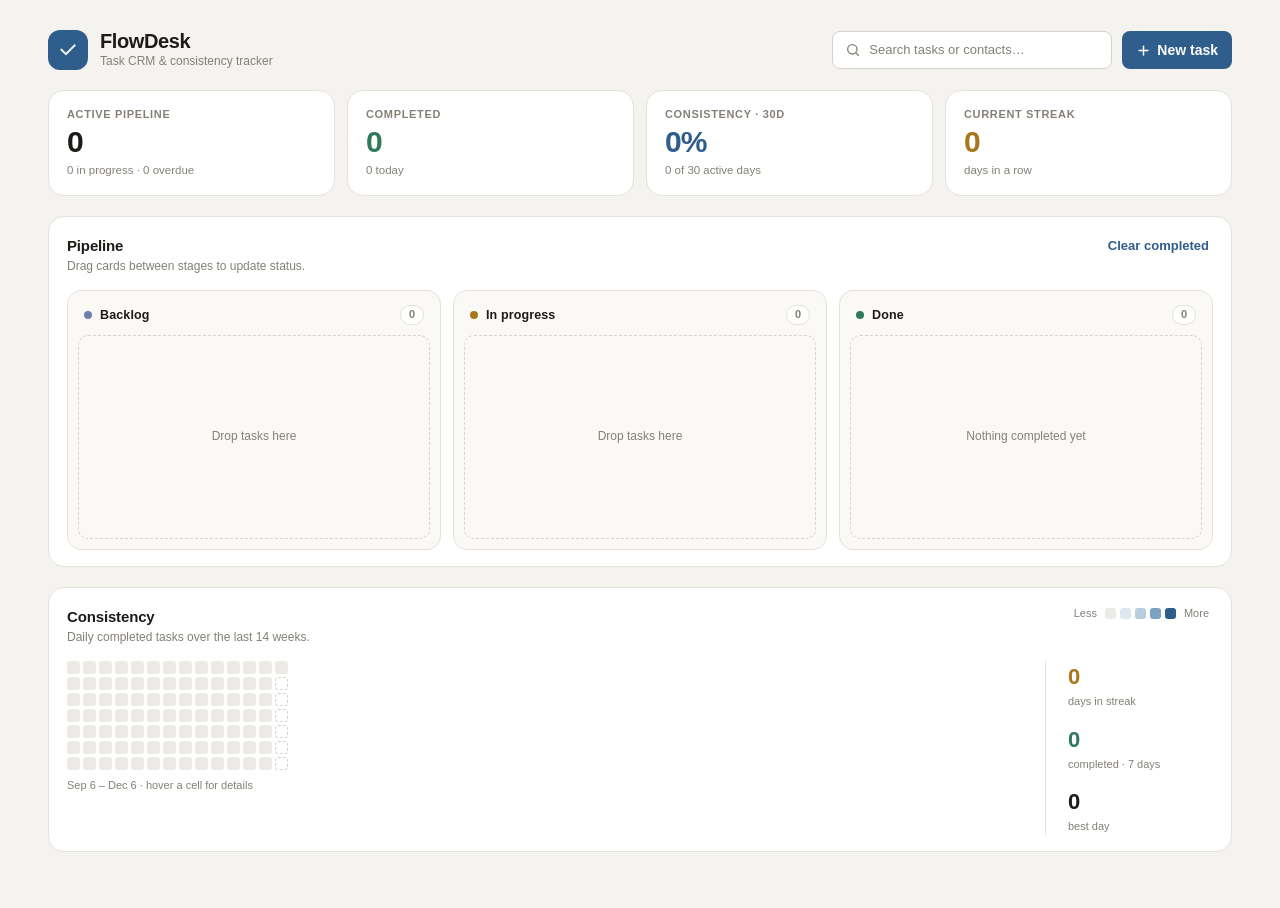
==== dashboard.html @ 811bf6d5 "Initial commit: FlowDesk Task CRM extension" ====
<!doctype html>
<html lang="en">
  <head>
    <meta charset="utf-8" />
    <meta name="viewport" content="width=device-width, initial-scale=1" />
    <title>FlowDesk — Task CRM</title>
    <link rel="stylesheet" href="lib/theme.css" />
    <link rel="stylesheet" href="dashboard.css" />
  </head>
  <body>
    <div class="shell">
      <header class="dash-header">
        <div class="brand">
          <span class="logo" aria-hidden="true">
            <svg viewBox="0 0 24 24" width="20" height="20" fill="none">
              <path
                d="M20 6.5 9.5 17 4 11.5"
                stroke="currentColor"
                stroke-width="2.4"
                stroke-linecap="round"
                stroke-linejoin="round"
              />
            </svg>
          </span>
          <div>
            <h1>FlowDesk</h1>
            <p class="subtitle">Task CRM &amp; consistency tracker</p>
          </div>
        </div>

        <div class="header-actions">
          <label class="search">
            <svg viewBox="0 0 24 24" width="16" height="16" fill="none" stroke="currentColor" stroke-width="2">
              <circle cx="11" cy="11" r="7" />
              <path d="m20 20-3.6-3.6" stroke-linecap="round" />
            </svg>
            <input id="search" type="search" placeholder="Search tasks or contacts…" aria-label="Search tasks" />
          </label>
          <button class="btn-primary" id="new-task" type="button">
            <svg viewBox="0 0 24 24" width="15" height="15" fill="none" stroke="currentColor" stroke-width="2.4" stroke-linecap="round">
              <path d="M12 5v14M5 12h14" />
            </svg>
            New task
          </button>
        </div>
      </header>

      <section class="kpis" aria-label="Key metrics">
        <article class="kpi">
          <span class="kpi-label">Active pipeline</span>
          <span class="kpi-value" id="kpi-open">0</span>
          <span class="kpi-foot" id="kpi-open-foot">0 in progress</span>
        </article>
        <article class="kpi">
          <span class="kpi-label">Completed</span>
          <span class="kpi-value kpi-green" id="kpi-done">0</span>
          <span class="kpi-foot" id="kpi-done-foot">0 today</span>
        </article>
        <article class="kpi">
          <span class="kpi-label">Consistency · 30d</span>
          <span class="kpi-value kpi-accent" id="kpi-consistency">0%</span>
          <span class="kpi-foot" id="kpi-consistency-foot">0 active days</span>
        </article>
        <article class="kpi">
          <span class="kpi-label">Current streak</span>
          <span class="kpi-value kpi-amber" id="kpi-streak">0</span>
          <span class="kpi-foot" id="kpi-streak-foot">days in a row</span>
        </article>
      </section>

      <section class="panel board-panel">
        <div class="section-head">
          <div>
            <h2>Pipeline</h2>
            <p>Drag cards between stages to update status.</p>
          </div>
          <button class="link-btn" id="clear-done" type="button">Clear completed</button>
        </div>
        <div class="board" id="board"></div>
      </section>

      <section class="panel consistency-panel">
        <div class="section-head">
          <div>
            <h2>Consistency</h2>
            <p>Daily completed tasks over the last 14 weeks.</p>
          </div>
          <div class="legend" aria-hidden="true">
            <span>Less</span>
            <i class="lvl lvl-0"></i><i class="lvl lvl-1"></i><i class="lvl lvl-2"></i><i class="lvl lvl-3"></i><i class="lvl lvl-4"></i>
            <span>More</span>
          </div>
        </div>

        <div class="consistency-body">
          <div class="heatmap-wrap">
            <div class="heatmap" id="heatmap"></div>
            <div class="heat-scale" id="heat-range"></div>
          </div>

          <aside class="consistency-side">
            <div class="side-stat">
              <span class="side-value" id="side-streak">0</span>
              <span class="side-label" id="side-streak-label">days in streak</span>
            </div>
            <div class="side-stat">
              <span class="side-value" id="side-week">0</span>
              <span class="side-label">completed · 7 days</span>
            </div>
            <div class="side-stat">
              <span class="side-value" id="side-best">0</span>
              <span class="side-label">best day</span>
            </div>
          </aside>
        </div>
      </section>
    </div>

    <dialog id="task-dialog" class="dialog">
      <form id="task-form" method="dialog" autocomplete="off">
        <header class="dialog-head">
          <h2 id="dialog-title">New task</h2>
          <button type="button" class="icon-btn" id="dialog-close" title="Close">
            <svg viewBox="0 0 24 24" width="16" height="16" fill="none" stroke="currentColor" stroke-width="2" stroke-linecap="round">
              <path d="M6 6l12 12M18 6L6 18" />
            </svg>
          </button>
        </header>

        <div class="field">
          <label for="f-title">Task</label>
          <input id="f-title" name="title" type="text" maxlength="160" required placeholder="e.g. Send proposal to Acme" />
        </div>

        <div class="field-row">
          <div class="field">
            <label for="f-contact">Contact / company</label>
            <input id="f-contact" name="contact" type="text" maxlength="120" placeholder="Optional" />
          </div>
          <div class="field">
            <label for="f-due">Due date</label>
            <input id="f-due" name="due" type="date" />
          </div>
        </div>

        <div class="field-row three">
          <div class="field">
            <label for="f-priority">Priority</label>
            <select id="f-priority" name="priority">
              <option value="low">Low</option>
              <option value="medium" selected>Medium</option>
              <option value="high">High</option>
            </select>
          </div>
          <div class="field">
            <label for="f-status">Stage</label>
            <select id="f-status" name="status">
              <option value="backlog">Backlog</option>
              <option value="working">In progress</option>
              <option value="done">Done</option>
            </select>
          </div>
          <div class="field">
            <label for="f-repeat">Repeat</label>
            <select id="f-repeat" name="repeat">
              <option value="none" selected>Never</option>
              <option value="daily">Daily</option>
              <option value="weekly">Weekly</option>
              <option value="monthly">Monthly</option>
            </select>
          </div>
        </div>

        <div class="field">
          <div class="range-head">
            <label for="f-progress">Progress</label>
            <output id="f-progress-out" for="f-progress">0%</output>
          </div>
          <input id="f-progress" name="progress" type="range" min="0" max="100" step="5" value="0" />
        </div>

        <div class="field">
          <label for="f-notes">Notes</label>
          <textarea id="f-notes" name="notes" rows="3" maxlength="2000" placeholder="Context, next steps, links…"></textarea>
        </div>

        <footer class="dialog-foot">
          <button type="button" class="btn-danger" id="delete-task" hidden>Delete</button>
          <span class="spacer"></span>
          <button type="button" class="btn-ghost" id="dialog-cancel">Cancel</button>
          <button type="submit" class="btn-primary" id="dialog-save">Save task</button>
        </footer>
      </form>
    </dialog>

    <script type="module" src="dashboard.js"></script>
  </body>
</html>
---- lib/theme.css ----
/* FlowDesk shared design tokens */

:root {
  --bg: #f4f3ef;
  --surface: #ffffff;
  --surface-2: #faf9f6;
  --surface-3: #efede7;
  --border: #d7d3ca;
  --border-soft: #e5e2da;
  --text: #1c1b18;
  --text-dim: #4f4c45;
  --muted: #848078;
  --accent: #2f5d8c;
  --accent-2: #244a70;
  --accent-soft: #e7eef6;
  --green: #2f7a5c;
  --green-soft: #e6f0ea;
  --amber: #a9761b;
  --amber-soft: #f7eedb;
  --red: #b04338;
  --red-soft: #f8e8e5;
  --radius-sm: 8px;
  --radius: 12px;
  --radius-lg: 16px;
  --shadow: 0 1px 2px rgba(28, 27, 24, 0.05),
    0 10px 28px rgba(28, 27, 24, 0.07);
  --font: 'Inter', -apple-system, BlinkMacSystemFont, 'Segoe UI', Roboto,
    'Helvetica Neue', Arial, sans-serif;
}

* {
  box-sizing: border-box;
}

html {
  color-scheme: light;
}

body {
  margin: 0;
  font-family: var(--font);
  background: var(--bg);
  color: var(--text);
  -webkit-font-smoothing: antialiased;
  font-size: 14px;
  line-height: 1.45;
}

h1,
h2,
h3,
p {
  margin: 0;
}

button,
input,
select,
textarea {
  font: inherit;
  color: inherit;
}

button {
  cursor: pointer;
  border: none;
  background: none;
}

button:focus-visible,
input:focus-visible,
select:focus-visible,
textarea:focus-visible {
  outline: 2px solid var(--accent);
  outline-offset: 2px;
}

input,
select,
textarea {
  background: var(--surface);
  border: 1px solid var(--border);
  border-radius: var(--radius-sm);
  padding: 8px 10px;
  color: var(--text);
  transition: border-color 0.15s ease, background 0.15s ease;
}

input::placeholder,
textarea::placeholder {
  color: var(--muted);
}

input:hover,
select:hover,
textarea:hover {
  border-color: #c3bfb4;
}

input:focus,
select:focus,
textarea:focus {
  border-color: var(--accent);
  outline: none;
}

select {
  appearance: none;
  background-image: linear-gradient(45deg, transparent 50%, var(--muted) 50%),
    linear-gradient(135deg, var(--muted) 50%, transparent 50%);
  background-position: calc(100% - 14px) 55%, calc(100% - 9px) 55%;
  background-size: 5px 5px, 5px 5px;
  background-repeat: no-repeat;
  padding-right: 26px;
}

::-webkit-scrollbar {
  width: 10px;
  height: 10px;
}

::-webkit-scrollbar-track {
  background: transparent;
}

::-webkit-scrollbar-thumb {
  background: #d2cec4;
  border-radius: 10px;
  border: 2px solid var(--bg);
}

::-webkit-scrollbar-thumb:hover {
  background: #bab5a9;
}

/* Buttons */

.btn-primary {
  display: inline-flex;
  align-items: center;
  justify-content: center;
  gap: 6px;
  background: var(--accent);
  color: #ffffff;
  font-weight: 600;
  padding: 8px 14px;
  border-radius: var(--radius-sm);
  transition: background 0.15s ease, transform 0.12s ease;
  white-space: nowrap;
}

.btn-primary:hover {
  background: var(--accent-2);
}

.btn-primary:active {
  transform: translateY(1px);
}

.btn-primary:disabled {
  background: var(--border);
  color: var(--muted);
  cursor: default;
}

.btn-ghost {
  display: inline-flex;
  align-items: center;
  gap: 6px;
  padding: 8px 12px;
  border-radius: var(--radius-sm);
  border: 1px solid var(--border);
  background: var(--surface);
  color: var(--text-dim);
  transition: border-color 0.15s ease, color 0.15s ease, background 0.15s ease;
}

.btn-ghost:hover {
  border-color: #c3bfb4;
  color: var(--text);
  background: var(--surface-2);
}

.icon-btn {
  display: inline-flex;
  align-items: center;
  justify-content: center;
  width: 32px;
  height: 32px;
  border-radius: var(--radius-sm);
  color: var(--muted);
  border: 1px solid transparent;
  transition: color 0.15s ease, background 0.15s ease, border-color 0.15s ease;
}

.icon-btn:hover {
  color: var(--text);
  background: var(--surface-3);
  border-color: var(--border);
}

.link-btn {
  color: var(--accent);
  font-weight: 600;
  font-size: 13px;
  padding: 2px 4px;
  border-radius: 6px;
}

.link-btn:hover {
  color: var(--accent-2);
  text-decoration: underline;
  text-underline-offset: 3px;
}

/* Shared bits */

.pill {
  display: inline-flex;
  align-items: center;
  gap: 5px;
  font-size: 11px;
  font-weight: 600;
  letter-spacing: 0.02em;
  padding: 2px 8px;
  border-radius: 999px;
  border: 1px solid transparent;
}

.pill-priority-low {
  color: #56616f;
  background: #eef0f2;
}

.pill-priority-medium {
  color: var(--amber);
  background: var(--amber-soft);
}

.pill-priority-high {
  color: var(--red);
  background: var(--red-soft);
}

.pill-due {
  color: var(--text-dim);
  background: var(--surface-3);
  font-weight: 500;
  text-transform: none;
}

.pill-due.warn {
  color: var(--amber);
  background: var(--amber-soft);
}

.pill-due.bad {
  color: var(--red);
  background: var(--red-soft);
}

.pill-repeat {
  color: var(--accent-2);
  background: var(--accent-soft);
  font-weight: 600;
  text-transform: none;
}

.prio-dot {
  width: 6px;
  height: 6px;
  border-radius: 50%;
  flex: none;
  display: inline-block;
}

.prio-low {
  background: #818b98;
}

.prio-medium {
  background: var(--amber);
}

.prio-high {
  background: var(--red);
}

.empty {
  display: flex;
  flex-direction: column;
  align-items: center;
  justify-content: center;
  gap: 8px;
  padding: 32px 16px;
  color: var(--muted);
  text-align: center;
  font-size: 13px;
}

.empty svg {
  opacity: 0.45;
}
---- dashboard.css ----
/* FlowDesk dashboard */

body {
  min-height: 100vh;
  background: var(--bg);
}

.shell {
  position: relative;
  max-width: 1240px;
  margin: 0 auto;
  padding: 30px 28px 56px;
  display: flex;
  flex-direction: column;
  gap: 20px;
}

/* Header */

.dash-header {
  display: flex;
  align-items: center;
  justify-content: space-between;
  gap: 20px;
  flex-wrap: wrap;
}

.brand {
  display: flex;
  align-items: center;
  gap: 12px;
}

.logo {
  display: inline-flex;
  align-items: center;
  justify-content: center;
  width: 40px;
  height: 40px;
  border-radius: 12px;
  color: #ffffff;
  background: var(--accent);
}

.brand h1 {
  font-size: 20px;
  font-weight: 700;
  letter-spacing: -0.02em;
  line-height: 1.15;
}

.subtitle {
  font-size: 12px;
  color: var(--muted);
}

.header-actions {
  display: flex;
  align-items: center;
  gap: 10px;
}

.search {
  display: flex;
  align-items: center;
  gap: 8px;
  padding: 0 12px;
  height: 38px;
  width: 280px;
  background: var(--surface);
  border: 1px solid var(--border);
  border-radius: var(--radius-sm);
  color: var(--muted);
  transition: border-color 0.15s ease;
}

.search:focus-within {
  border-color: var(--accent);
}

.search input {
  flex: 1;
  min-width: 0;
  background: transparent;
  border: none;
  padding: 0;
  font-size: 13px;
  color: var(--text);
}

.search input:focus {
  outline: none;
}

.search input::-webkit-search-cancel-button {
  opacity: 0.55;
}

#new-task {
  height: 38px;
}

/* KPI cards */

.kpis {
  display: grid;
  grid-template-columns: repeat(4, 1fr);
  gap: 12px;
}

.kpi {
  display: flex;
  flex-direction: column;
  gap: 2px;
  padding: 16px 18px;
  background: var(--surface);
  border: 1px solid var(--border-soft);
  border-radius: var(--radius-lg);
}

.kpi-label {
  font-size: 11px;
  font-weight: 600;
  letter-spacing: 0.06em;
  text-transform: uppercase;
  color: var(--muted);
}

.kpi-value {
  font-size: 30px;
  font-weight: 750;
  letter-spacing: -0.03em;
  line-height: 1.15;
  font-variant-numeric: tabular-nums;
}

.kpi-value.kpi-green {
  color: var(--green);
}

.kpi-value.kpi-accent {
  color: var(--accent);
}

.kpi-value.kpi-amber {
  color: var(--amber);
}

.kpi-foot {
  font-size: 11.5px;
  color: var(--muted);
}

/* Panels */

.panel {
  background: var(--surface);
  border: 1px solid var(--border-soft);
  border-radius: var(--radius-lg);
  padding: 18px 18px 16px;
}

.section-head {
  display: flex;
  align-items: flex-start;
  justify-content: space-between;
  gap: 16px;
  margin-bottom: 14px;
}

.section-head h2 {
  font-size: 15px;
  font-weight: 650;
  letter-spacing: -0.01em;
}

.section-head p {
  font-size: 12px;
  color: var(--muted);
  margin-top: 2px;
}

/* Board */

.board {
  display: grid;
  grid-template-columns: repeat(3, minmax(0, 1fr));
  gap: 12px;
  align-items: start;
}

.column {
  display: flex;
  flex-direction: column;
  min-height: 260px;
  background: var(--surface-2);
  border: 1px solid var(--border-soft);
  border-radius: 14px;
  padding: 10px;
  transition: border-color 0.15s ease, background 0.15s ease;
}

.column.drag-over {
  border-color: var(--accent);
  background: var(--accent-soft);
}

.column-head {
  display: flex;
  align-items: center;
  gap: 8px;
  padding: 4px 6px 10px;
}

.column-dot {
  width: 8px;
  height: 8px;
  border-radius: 50%;
  flex: none;
}

.col-backlog .column-dot {
  background: #6d7fa6;
}

.col-working .column-dot {
  background: var(--amber);
}

.col-done .column-dot {
  background: var(--green);
}

.column-title {
  font-size: 12.5px;
  font-weight: 650;
  letter-spacing: 0.01em;
}

.column-count {
  margin-left: auto;
  font-size: 11px;
  font-weight: 600;
  color: var(--muted);
  background: var(--surface);
  border: 1px solid var(--border-soft);
  border-radius: 999px;
  padding: 1px 8px;
  font-variant-numeric: tabular-nums;
}

.column-cards {
  display: flex;
  flex-direction: column;
  gap: 8px;
  flex: 1;
  min-height: 160px;
}

.column-empty {
  display: flex;
  align-items: center;
  justify-content: center;
  flex: 1;
  min-height: 120px;
  border: 1px dashed var(--border);
  border-radius: 10px;
  color: var(--muted);
  font-size: 12px;
}

/* Task card */

.task-card {
  display: flex;
  flex-direction: column;
  gap: 8px;
  padding: 11px 12px 10px;
  background: var(--surface);
  border: 1px solid var(--border-soft);
  border-radius: 11px;
  cursor: grab;
  transition: border-color 0.15s ease, transform 0.12s ease, box-shadow 0.15s ease;
}

.task-card:hover {
  border-color: #c3bfb4;
  box-shadow: 0 2px 6px rgba(28, 27, 24, 0.07);
}

.task-card:active {
  cursor: grabbing;
}

.task-card.dragging {
  opacity: 0.4;
  transform: scale(0.98);
}

.task-card.is-done {
  opacity: 0.72;
}

.task-card.is-done .card-title {
  text-decoration: line-through;
  color: var(--muted);
}

.card-top {
  display: flex;
  align-items: center;
  justify-content: space-between;
  gap: 8px;
}

.card-actions {
  display: flex;
  gap: 2px;
  opacity: 0;
  transition: opacity 0.15s ease;
}

.task-card:hover .card-actions,
.card-actions:focus-within {
  opacity: 1;
}

.card-action {
  display: inline-flex;
  align-items: center;
  justify-content: center;
  width: 24px;
  height: 24px;
  border-radius: 7px;
  color: var(--muted);
}

.card-action:hover {
  color: var(--text);
  background: var(--surface-3);
}

.card-action.danger:hover {
  color: var(--red);
  background: var(--red-soft);
}

.card-title {
  font-size: 13px;
  font-weight: 600;
  line-height: 1.35;
  word-break: break-word;
}

.card-contact {
  display: inline-flex;
  align-items: center;
  gap: 5px;
  font-size: 11.5px;
  color: var(--text-dim);
  min-width: 0;
}

.card-contact span {
  overflow: hidden;
  text-overflow: ellipsis;
  white-space: nowrap;
}

.card-meta {
  display: flex;
  flex-wrap: wrap;
  gap: 5px;
}

.card-progress {
  display: flex;
  align-items: center;
  gap: 7px;
  margin-top: 2px;
}

.card-progress .progress-track {
  flex: 1;
  height: 4px;
  border-radius: 999px;
  background: var(--surface-3);
  overflow: hidden;
}

.card-progress .progress-fill {
  height: 100%;
  border-radius: inherit;
  background: var(--accent);
  transition: width 0.25s ease;
}

.task-card.is-done .progress-fill {
  background: var(--green);
}

.card-pct {
  font-size: 10.5px;
  color: var(--muted);
  font-variant-numeric: tabular-nums;
  min-width: 30px;
  text-align: right;
}

.stepper {
  display: inline-flex;
  gap: 3px;
}

.step-btn {
  width: 20px;
  height: 20px;
  border-radius: 6px;
  border: 1px solid var(--border);
  background: var(--surface);
  color: var(--muted);
  font-size: 13px;
  line-height: 1;
  display: inline-flex;
  align-items: center;
  justify-content: center;
  transition: all 0.12s ease;
}

.step-btn:hover:not(:disabled) {
  color: var(--text);
  border-color: #c3bfb4;
  background: var(--surface-3);
}

.step-btn:disabled {
  opacity: 0.35;
  cursor: default;
}

/* Consistency */

.legend {
  display: flex;
  align-items: center;
  gap: 4px;
  font-size: 11px;
  color: var(--muted);
}

.legend span {
  margin: 0 4px;
}

.lvl {
  width: 11px;
  height: 11px;
  border-radius: 3px;
  display: inline-block;
}

.lvl-0 {
  background: #eceae4;
}

.lvl-1 {
  background: #dce7f0;
}

.lvl-2 {
  background: #b7cede;
}

.lvl-3 {
  background: #7ba2c1;
}

.lvl-4 {
  background: #2f5d8c;
}

.consistency-body {
  display: flex;
  gap: 22px;
  align-items: stretch;
}

.heatmap-wrap {
  flex: 1;
  min-width: 0;
  overflow-x: auto;
  padding-bottom: 2px;
}

.heatmap {
  display: grid;
  grid-auto-flow: column;
  grid-template-rows: repeat(7, 13px);
  grid-auto-columns: 13px;
  gap: 3px;
  width: max-content;
}

.heat-cell {
  width: 13px;
  height: 13px;
  border-radius: 3px;
  background: #eceae4;
  transition: transform 0.1s ease, box-shadow 0.1s ease;
}

.heat-cell:hover {
  transform: scale(1.15);
  box-shadow: 0 0 0 1px rgba(28, 27, 24, 0.18);
}

.heat-cell.future {
  background: transparent;
  border: 1px dashed var(--border);
}

.heat-cell.lvl-1 {
  background: #dce7f0;
}

.heat-cell.lvl-2 {
  background: #b7cede;
}

.heat-cell.lvl-3 {
  background: #7ba2c1;
}

.heat-cell.lvl-4 {
  background: #2f5d8c;
}

.heat-scale {
  margin-top: 8px;
  font-size: 11px;
  color: var(--muted);
  font-variant-numeric: tabular-nums;
}

.consistency-side {
  display: flex;
  flex-direction: column;
  justify-content: center;
  gap: 14px;
  padding-left: 22px;
  border-left: 1px solid var(--border-soft);
  min-width: 168px;
}

.side-stat {
  display: flex;
  flex-direction: column;
  gap: 1px;
}

.side-value {
  font-size: 22px;
  font-weight: 700;
  letter-spacing: -0.02em;
  font-variant-numeric: tabular-nums;
}

.side-stat:nth-child(1) .side-value {
  color: var(--amber);
}

.side-stat:nth-child(2) .side-value {
  color: var(--green);
}

.side-label {
  font-size: 11px;
  color: var(--muted);
}

/* Dialog */

.dialog {
  width: min(480px, calc(100vw - 32px));
  padding: 0;
  border: 1px solid var(--border);
  border-radius: var(--radius-lg);
  background: var(--surface);
  color: var(--text);
  box-shadow: var(--shadow);
}

.dialog::backdrop {
  background: rgba(28, 27, 24, 0.32);
  backdrop-filter: blur(2px);
}

.dialog form {
  display: flex;
  flex-direction: column;
  gap: 14px;
  padding: 20px;
}

.dialog-head {
  display: flex;
  align-items: center;
  justify-content: space-between;
}

.dialog-head h2 {
  font-size: 16px;
  font-weight: 700;
  letter-spacing: -0.01em;
}

.field {
  display: flex;
  flex-direction: column;
  gap: 6px;
  min-width: 0;
}

.field label {
  font-size: 11.5px;
  font-weight: 600;
  color: var(--text-dim);
  letter-spacing: 0.02em;
}

.field input,
.field select,
.field textarea {
  width: 100%;
  font-size: 13px;
}

.field textarea {
  resize: vertical;
  min-height: 64px;
}

.field-row {
  display: grid;
  grid-template-columns: 1fr 1fr;
  gap: 12px;
}

.field-row.three {
  grid-template-columns: repeat(3, minmax(0, 1fr));
}

.range-head {
  display: flex;
  align-items: center;
  justify-content: space-between;
}

.range-head output {
  font-size: 12px;
  font-weight: 600;
  color: var(--accent);
  font-variant-numeric: tabular-nums;
}

input[type='range'] {
  -webkit-appearance: none;
  appearance: none;
  height: 6px;
  padding: 0;
  border: none;
  border-radius: 999px;
  background-image: linear-gradient(var(--accent), var(--accent));
  background-size: var(--fill, 0%) 100%;
  background-repeat: no-repeat;
  background-color: var(--surface-3);
  cursor: pointer;
}

input[type='range']::-webkit-slider-thumb {
  -webkit-appearance: none;
  width: 16px;
  height: 16px;
  border-radius: 50%;
  background: #ffffff;
  border: 3px solid var(--accent);
  box-shadow: 0 1px 4px rgba(28, 27, 24, 0.25);
}

.dialog-foot {
  display: flex;
  align-items: center;
  gap: 8px;
  margin-top: 2px;
}

.dialog-foot .spacer {
  flex: 1;
}

.btn-danger {
  padding: 8px 12px;
  border-radius: var(--radius-sm);
  border: 1px solid rgba(176, 67, 56, 0.35);
  background: var(--red-soft);
  color: var(--red);
  font-weight: 600;
  font-size: 12.5px;
}

.btn-danger:hover {
  background: #f2d9d5;
}

/* Responsive */

@media (max-width: 980px) {
  .kpis {
    grid-template-columns: repeat(2, 1fr);
  }

  .board {
    grid-template-columns: 1fr;
  }

  .consistency-body {
    flex-direction: column;
  }

  .consistency-side {
    flex-direction: row;
    border-left: none;
    border-top: 1px solid var(--border-soft);
    padding: 14px 0 0;
    gap: 28px;
  }
}

@media (max-width: 640px) {
  .shell {
    padding: 20px 14px 40px;
  }

  .search {
    width: 100%;
  }

  .header-actions {
    width: 100%;
    flex-wrap: wrap;
  }

  .field-row {
    grid-template-columns: 1fr;
  }

  .field-row.three {
    grid-template-columns: 1fr;
  }
}
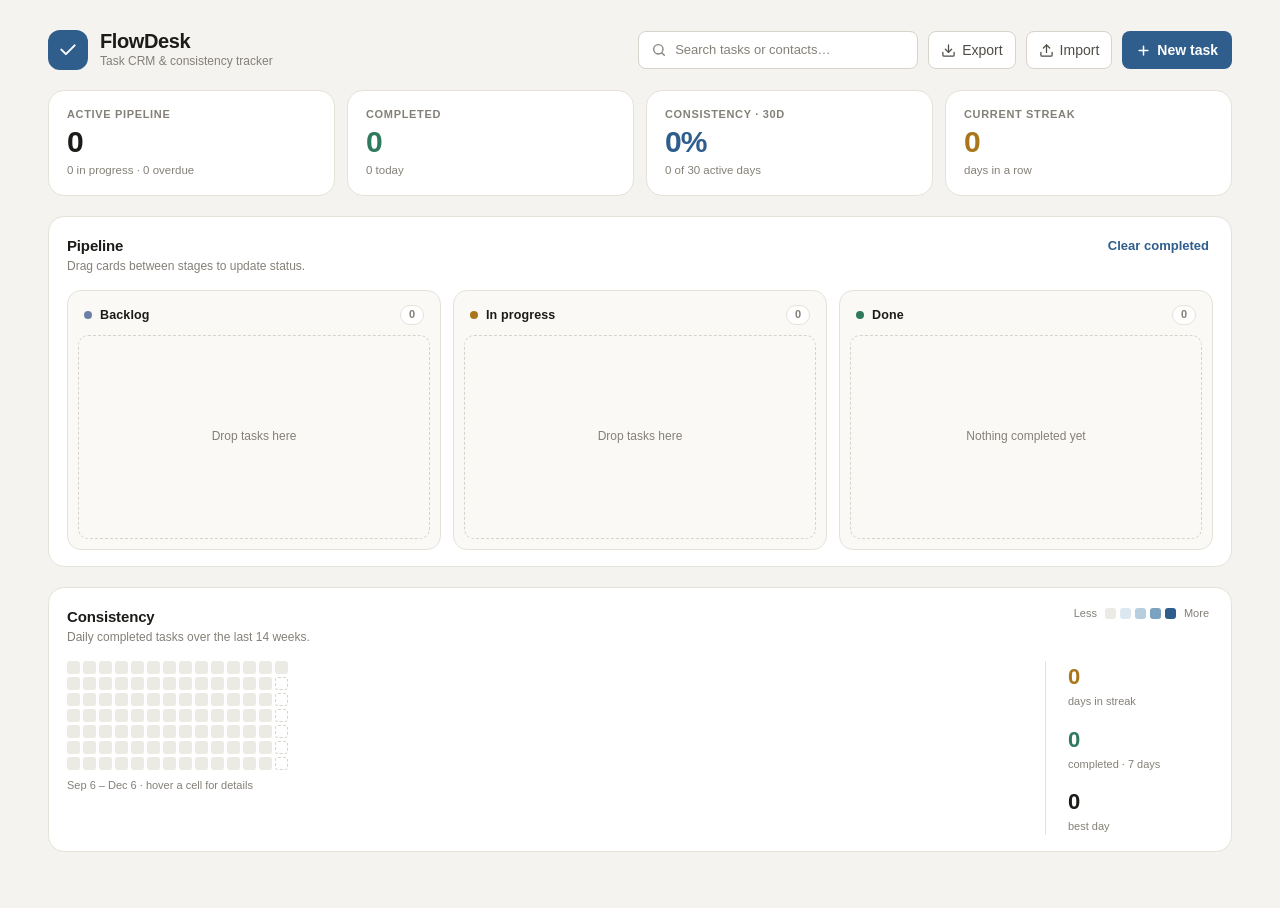
==== commit 8c8092f7: "Enhance popup UX with auto-close, escape shortcut, due presets, empty state action, and dashboard ba" ====
--- a/dashboard.html
+++ b/dashboard.html
@@ -36,6 +36,23 @@
             </svg>
             <input id="search" type="search" placeholder="Search tasks or contacts…" aria-label="Search tasks" />
           </label>
+          <button class="btn-ghost" id="export-btn" type="button" title="Export tasks to JSON">
+            <svg viewBox="0 0 24 24" width="15" height="15" fill="none" stroke="currentColor" stroke-width="2" stroke-linecap="round" stroke-linejoin="round">
+              <path d="M21 15v4a2 2 0 0 1-2 2H5a2 2 0 0 1-2-2v-4" />
+              <polyline points="7 10 12 15 17 10" />
+              <line x1="12" y1="15" x2="12" y2="3" />
+            </svg>
+            Export
+          </button>
+          <label class="btn-ghost import-label" title="Import tasks from JSON" tabindex="0">
+            <svg viewBox="0 0 24 24" width="15" height="15" fill="none" stroke="currentColor" stroke-width="2" stroke-linecap="round" stroke-linejoin="round">
+              <path d="M21 15v4a2 2 0 0 1-2 2H5a2 2 0 0 1-2-2v-4" />
+              <polyline points="17 8 12 3 7 8" />
+              <line x1="12" y1="3" x2="12" y2="15" />
+            </svg>
+            Import
+            <input type="file" id="import-input" accept=".json" style="display:none;" />
+          </label>
           <button class="btn-primary" id="new-task" type="button">
             <svg viewBox="0 0 24 24" width="15" height="15" fill="none" stroke="currentColor" stroke-width="2.4" stroke-linecap="round">
               <path d="M12 5v14M5 12h14" />
--- a/dashboard.css
+++ b/dashboard.css
@@ -58,6 +58,11 @@
   display: flex;
   align-items: center;
   gap: 10px;
+}
+
+.import-label {
+  cursor: pointer;
+  user-select: none;
 }
 
 .search {
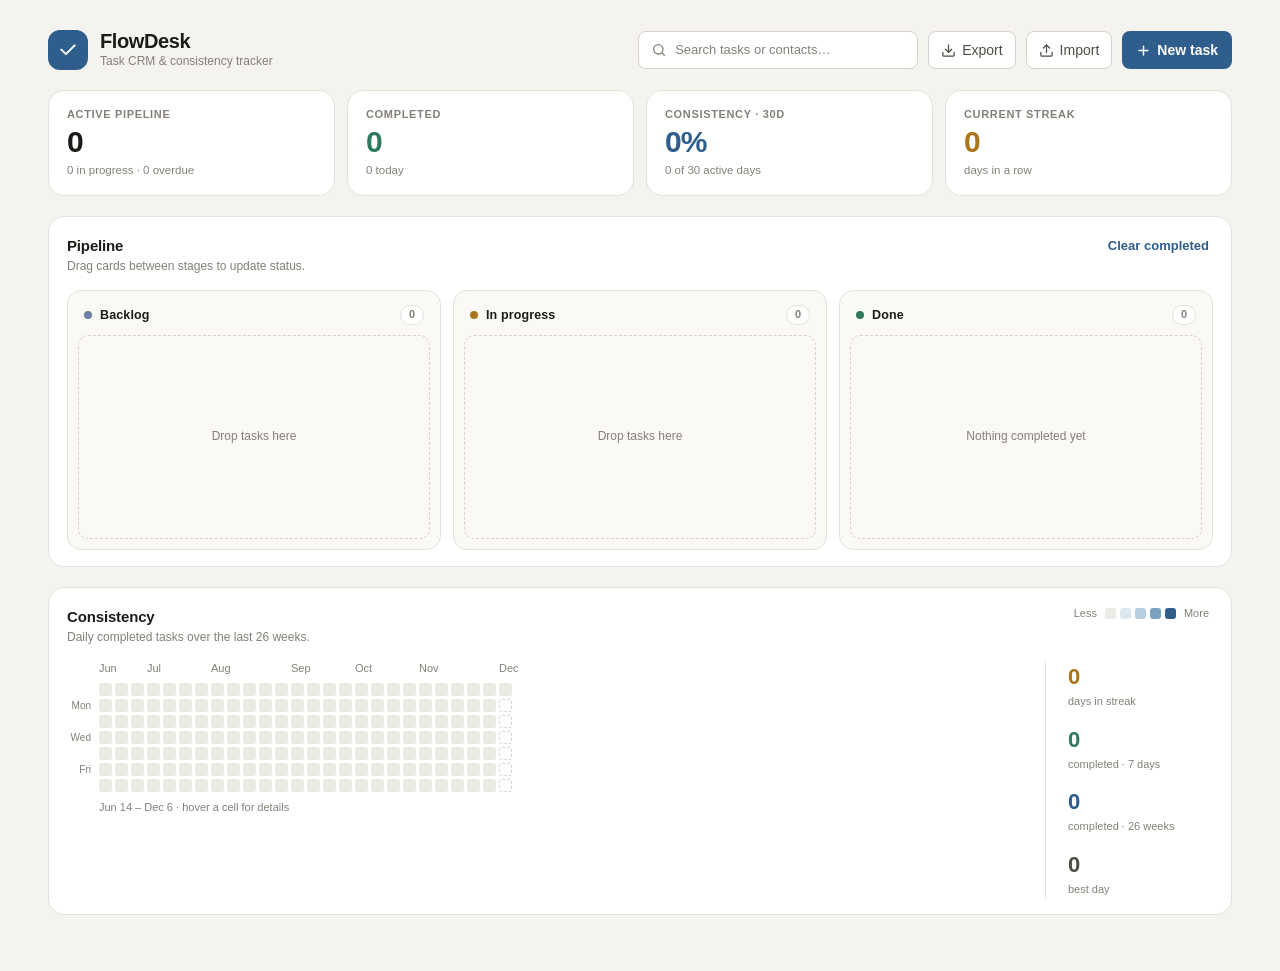
==== commit 69d24df0: "Upgrade consistency tracker: 26-week calendar view with month labels, weekday headers, and 4th stat " ====
--- a/dashboard.html
+++ b/dashboard.html
@@ -100,7 +100,7 @@
         <div class="section-head">
           <div>
             <h2>Consistency</h2>
-            <p>Daily completed tasks over the last 14 weeks.</p>
+            <p>Daily completed tasks over the last 26 weeks.</p>
           </div>
           <div class="legend" aria-hidden="true">
             <span>Less</span>
@@ -111,7 +111,15 @@
 
         <div class="consistency-body">
           <div class="heatmap-wrap">
-            <div class="heatmap" id="heatmap"></div>
+            <div class="heatmap-months" id="heatmap-months"></div>
+            <div class="heatmap-grid-container">
+              <div class="heatmap-days" aria-hidden="true">
+                <span>Mon</span>
+                <span>Wed</span>
+                <span>Fri</span>
+              </div>
+              <div class="heatmap" id="heatmap"></div>
+            </div>
             <div class="heat-scale" id="heat-range"></div>
           </div>
 
@@ -123,6 +131,10 @@
             <div class="side-stat">
               <span class="side-value" id="side-week">0</span>
               <span class="side-label">completed · 7 days</span>
+            </div>
+            <div class="side-stat">
+              <span class="side-value" id="side-total-period">0</span>
+              <span class="side-label">completed · 26 weeks</span>
             </div>
             <div class="side-stat">
               <span class="side-value" id="side-best">0</span>
--- a/dashboard.css
+++ b/dashboard.css
@@ -497,6 +497,47 @@
   padding-bottom: 2px;
 }
 
+.heatmap-months {
+  position: relative;
+  height: 16px;
+  margin-left: 32px;
+  margin-bottom: 6px;
+  font-size: 11px;
+  color: var(--muted);
+  font-weight: 500;
+  user-select: none;
+}
+
+.heatmap-grid-container {
+  display: flex;
+  align-items: flex-start;
+  gap: 8px;
+}
+
+.heatmap-days {
+  display: grid;
+  grid-template-rows: repeat(7, 13px);
+  gap: 3px;
+  font-size: 10px;
+  color: var(--muted);
+  user-select: none;
+  line-height: 13px;
+  text-align: right;
+  width: 24px;
+}
+
+.heatmap-days span:nth-child(1) {
+  grid-row: 2; /* Monday */
+}
+
+.heatmap-days span:nth-child(2) {
+  grid-row: 4; /* Wednesday */
+}
+
+.heatmap-days span:nth-child(3) {
+  grid-row: 6; /* Friday */
+}
+
 .heatmap {
   display: grid;
   grid-auto-flow: column;
@@ -542,6 +583,7 @@
 
 .heat-scale {
   margin-top: 8px;
+  margin-left: 32px;
   font-size: 11px;
   color: var(--muted);
   font-variant-numeric: tabular-nums;
@@ -576,6 +618,14 @@
 
 .side-stat:nth-child(2) .side-value {
   color: var(--green);
+}
+
+.side-stat:nth-child(3) .side-value {
+  color: var(--accent);
+}
+
+.side-stat:nth-child(4) .side-value {
+  color: var(--text-dim);
 }
 
 .side-label {
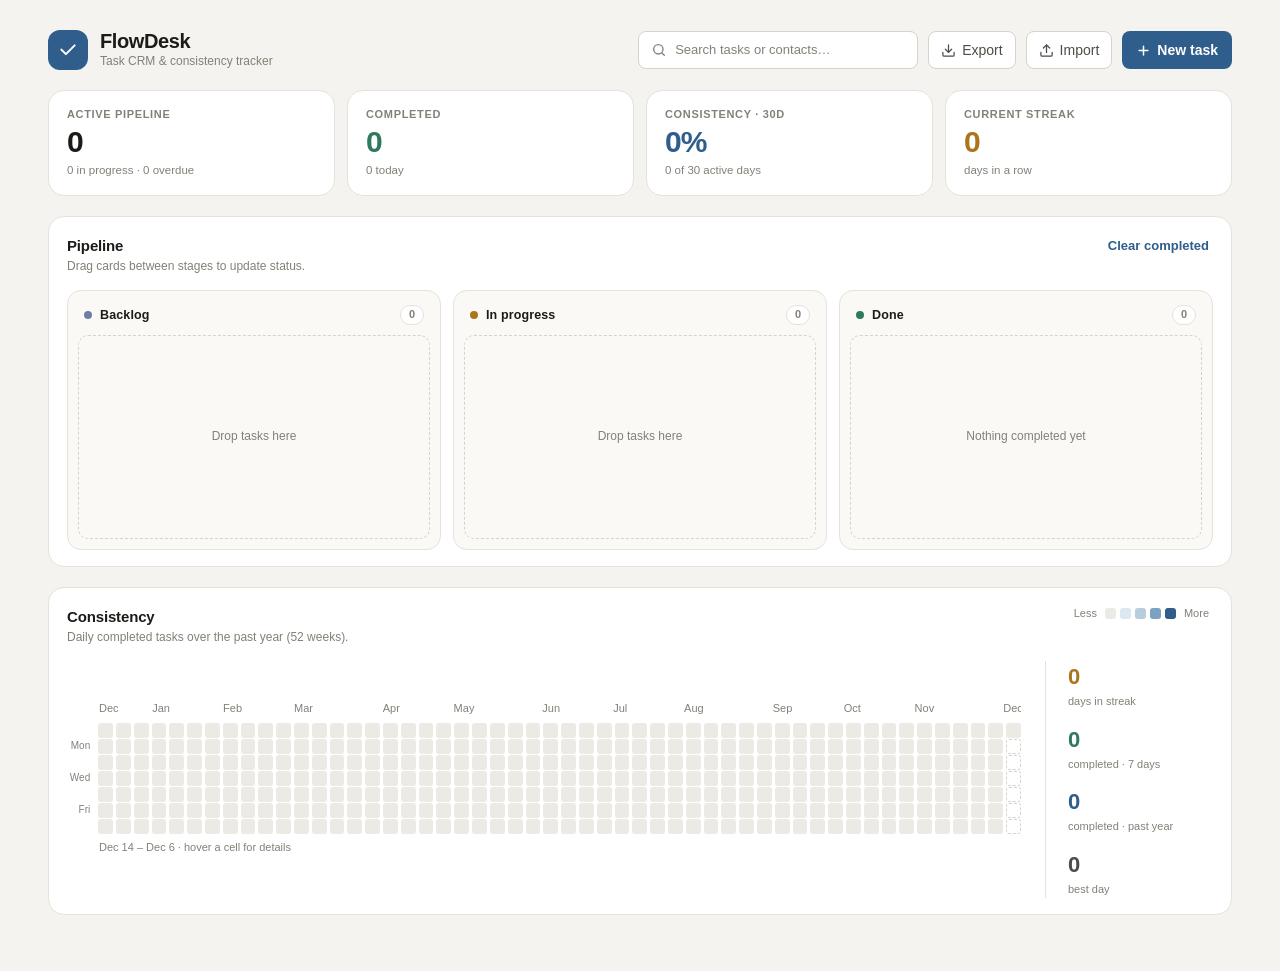
==== commit 5ecb1dc1: "Eliminate blank space in consistency section with responsive 52-week full-width heatmap" ====
--- a/dashboard.html
+++ b/dashboard.html
@@ -100,7 +100,7 @@
         <div class="section-head">
           <div>
             <h2>Consistency</h2>
-            <p>Daily completed tasks over the last 26 weeks.</p>
+            <p>Daily completed tasks over the past year (52 weeks).</p>
           </div>
           <div class="legend" aria-hidden="true">
             <span>Less</span>
@@ -134,7 +134,7 @@
             </div>
             <div class="side-stat">
               <span class="side-value" id="side-total-period">0</span>
-              <span class="side-label">completed · 26 weeks</span>
+              <span class="side-label">completed · past year</span>
             </div>
             <div class="side-stat">
               <span class="side-value" id="side-best">0</span>
--- a/dashboard.css
+++ b/dashboard.css
@@ -486,8 +486,8 @@
 
 .consistency-body {
   display: flex;
-  gap: 22px;
-  align-items: stretch;
+  gap: 24px;
+  align-items: center;
 }
 
 .heatmap-wrap {
@@ -542,14 +542,14 @@
   display: grid;
   grid-auto-flow: column;
   grid-template-rows: repeat(7, 13px);
-  grid-auto-columns: 13px;
+  grid-auto-columns: minmax(11px, 1fr);
   gap: 3px;
-  width: max-content;
+  width: 100%;
 }
 
 .heat-cell {
-  width: 13px;
-  height: 13px;
+  width: 100%;
+  aspect-ratio: 1 / 1;
   border-radius: 3px;
   background: #eceae4;
   transition: transform 0.1s ease, box-shadow 0.1s ease;
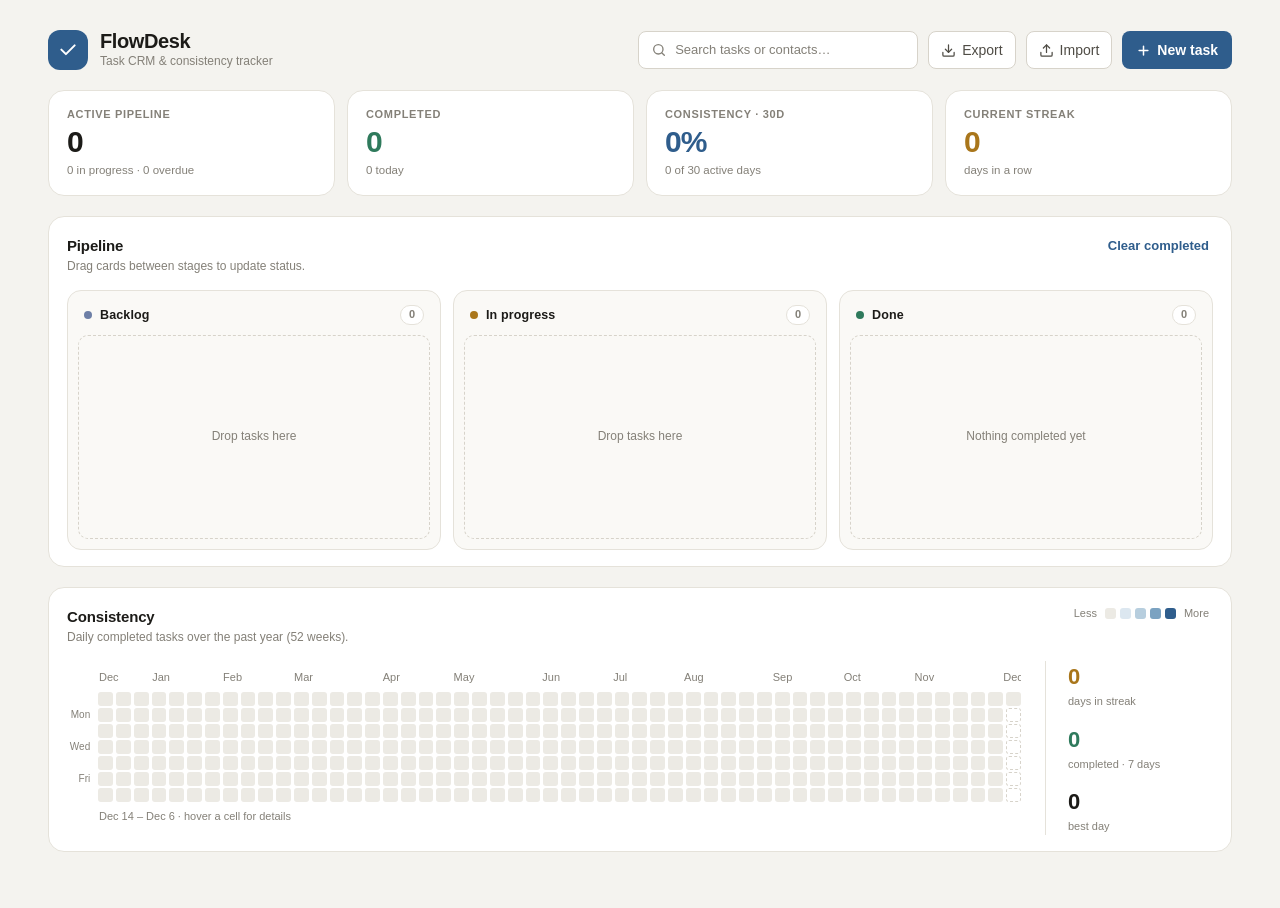
==== commit a5e60ceb: "Remove completed past year metric from consistency side rail" ====
--- a/dashboard.html
+++ b/dashboard.html
@@ -133,10 +133,6 @@
               <span class="side-label">completed · 7 days</span>
             </div>
             <div class="side-stat">
-              <span class="side-value" id="side-total-period">0</span>
-              <span class="side-label">completed · past year</span>
-            </div>
-            <div class="side-stat">
               <span class="side-value" id="side-best">0</span>
               <span class="side-label">best day</span>
             </div>
--- a/dashboard.css
+++ b/dashboard.css
@@ -618,14 +618,6 @@
 
 .side-stat:nth-child(2) .side-value {
   color: var(--green);
-}
-
-.side-stat:nth-child(3) .side-value {
-  color: var(--accent);
-}
-
-.side-stat:nth-child(4) .side-value {
-  color: var(--text-dim);
 }
 
 .side-label {
